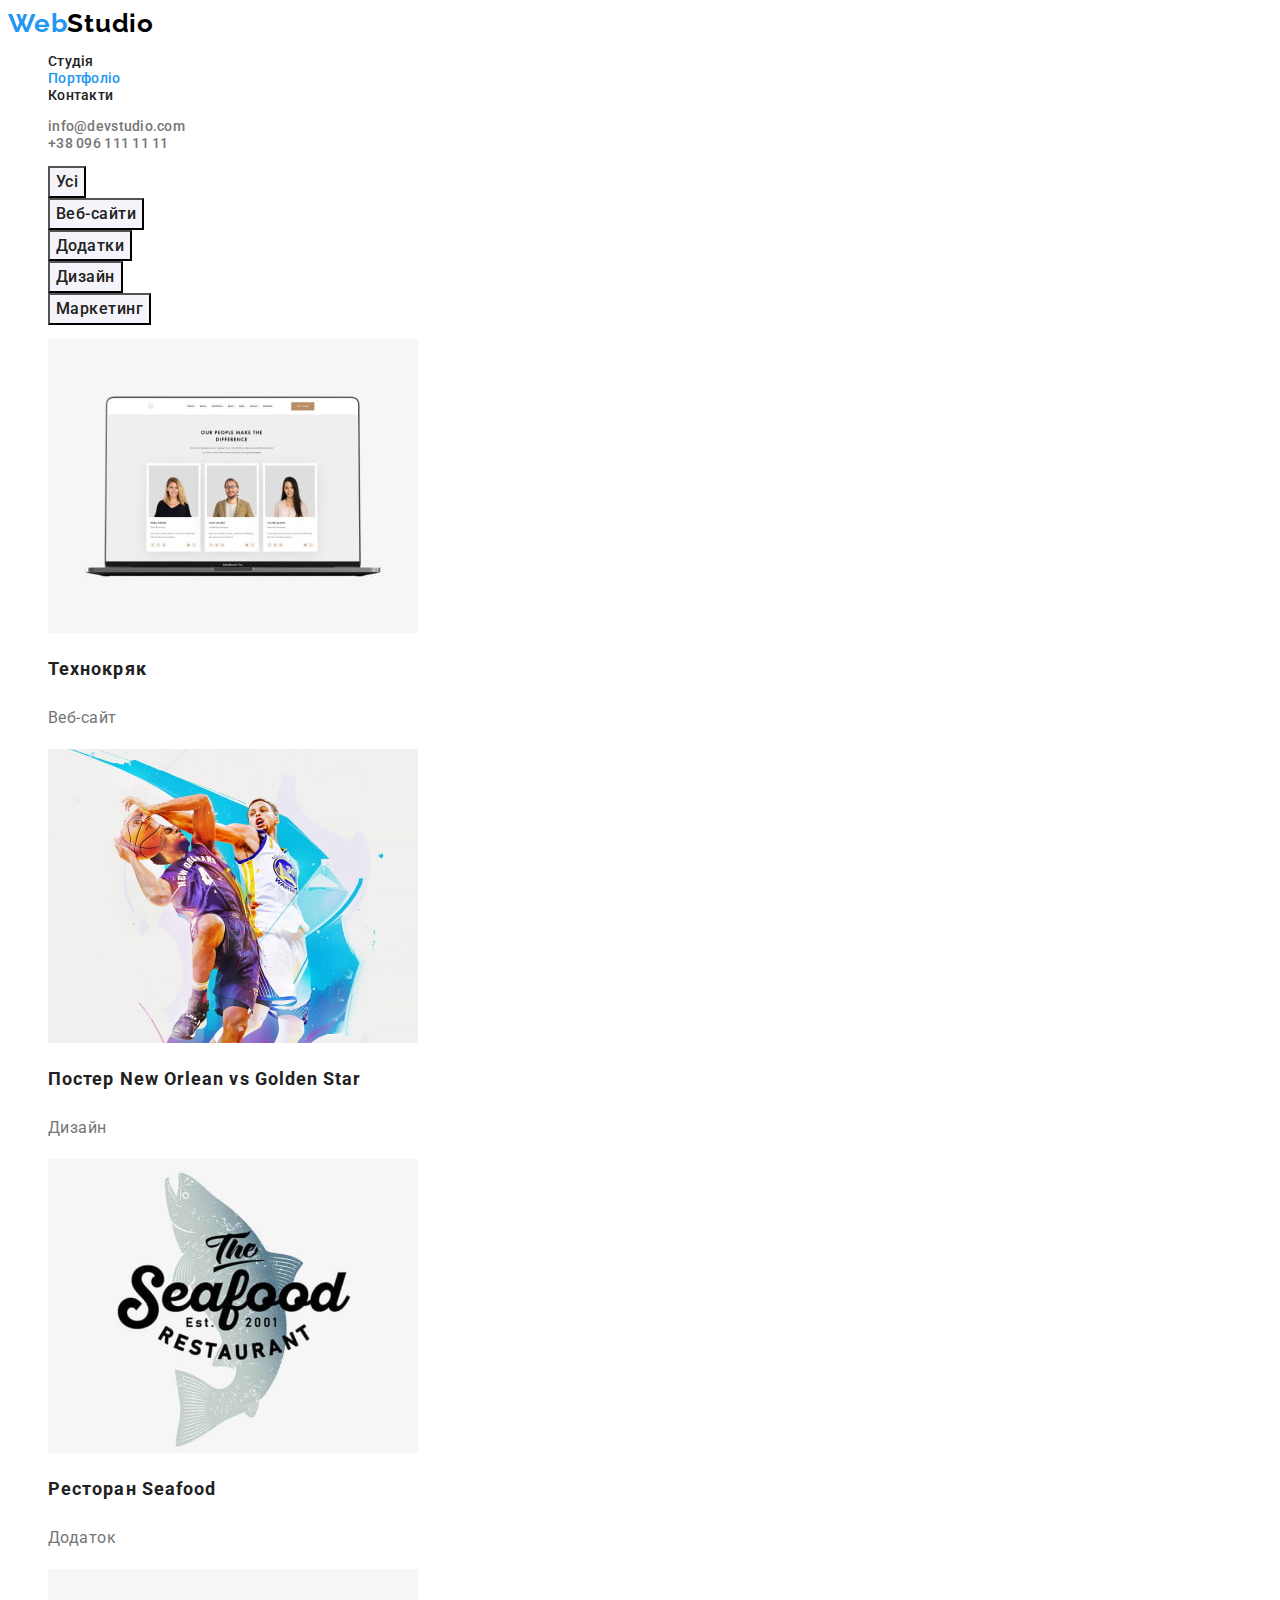
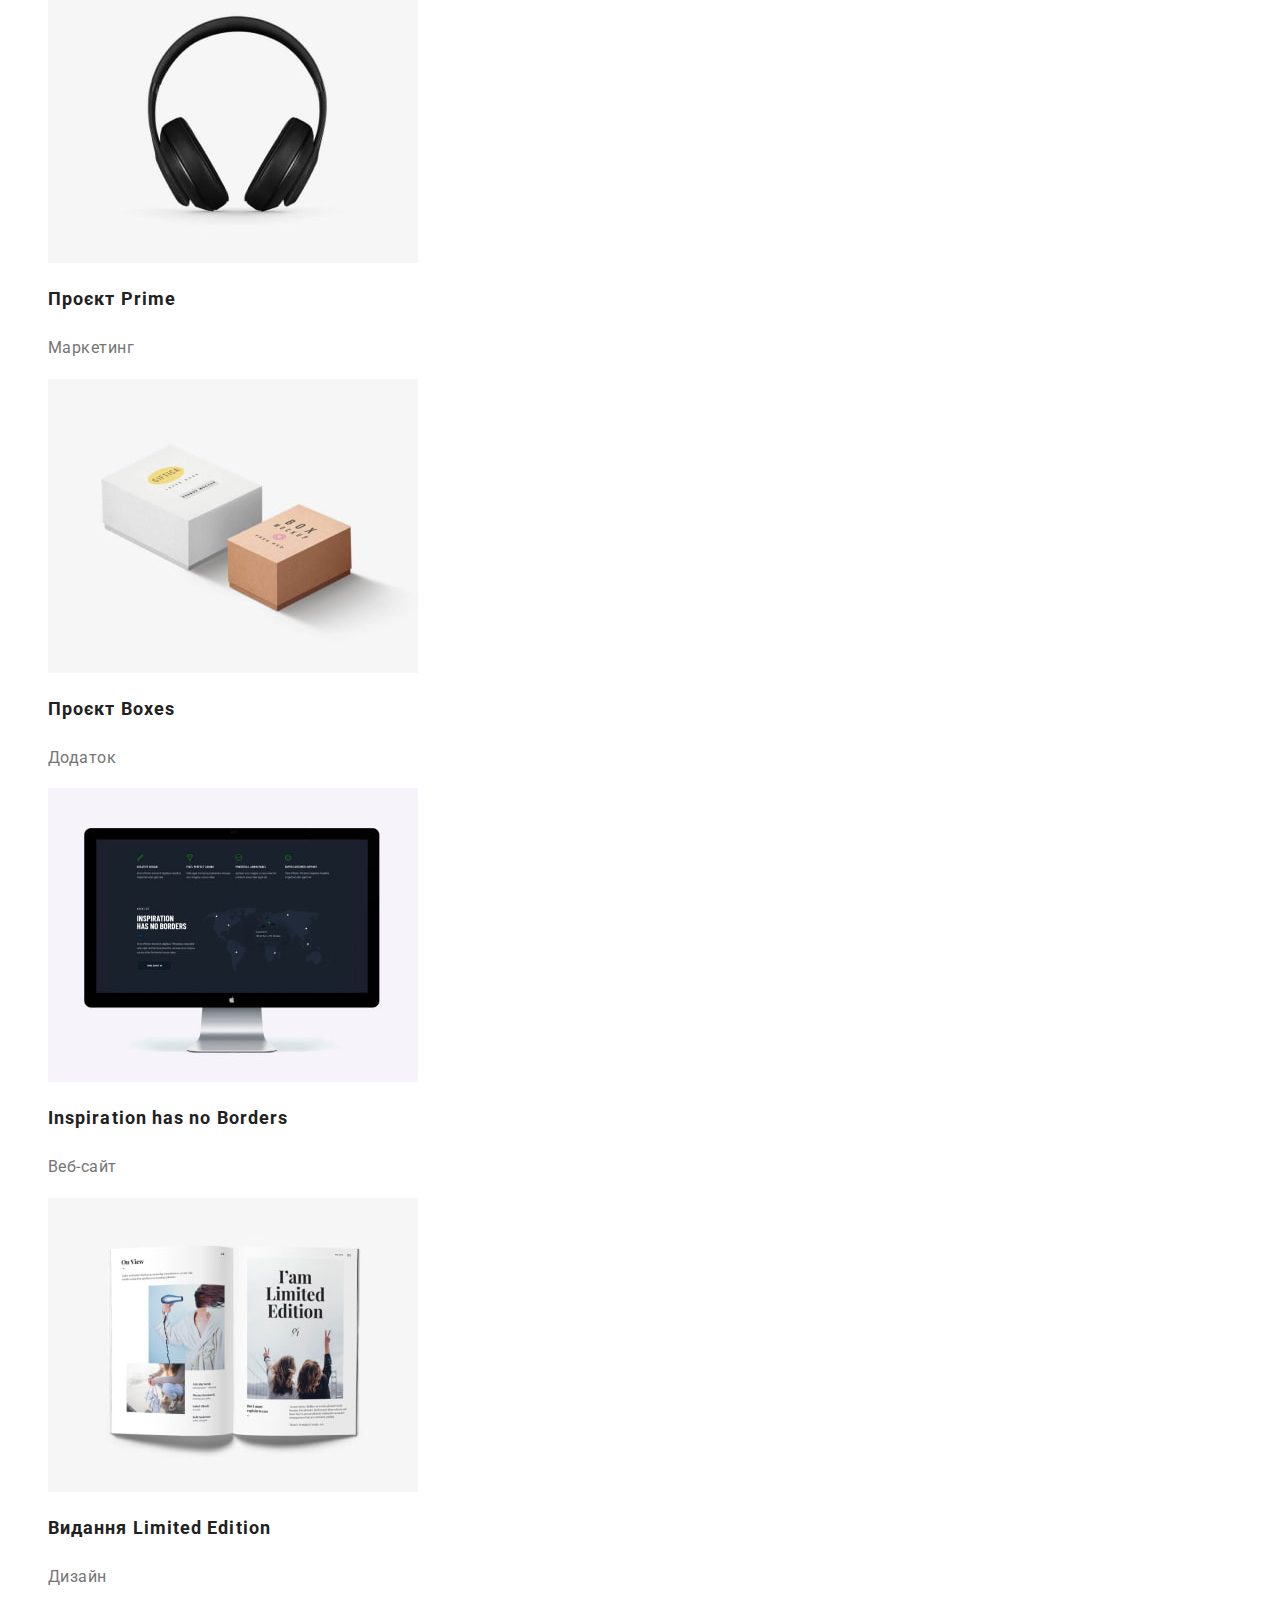
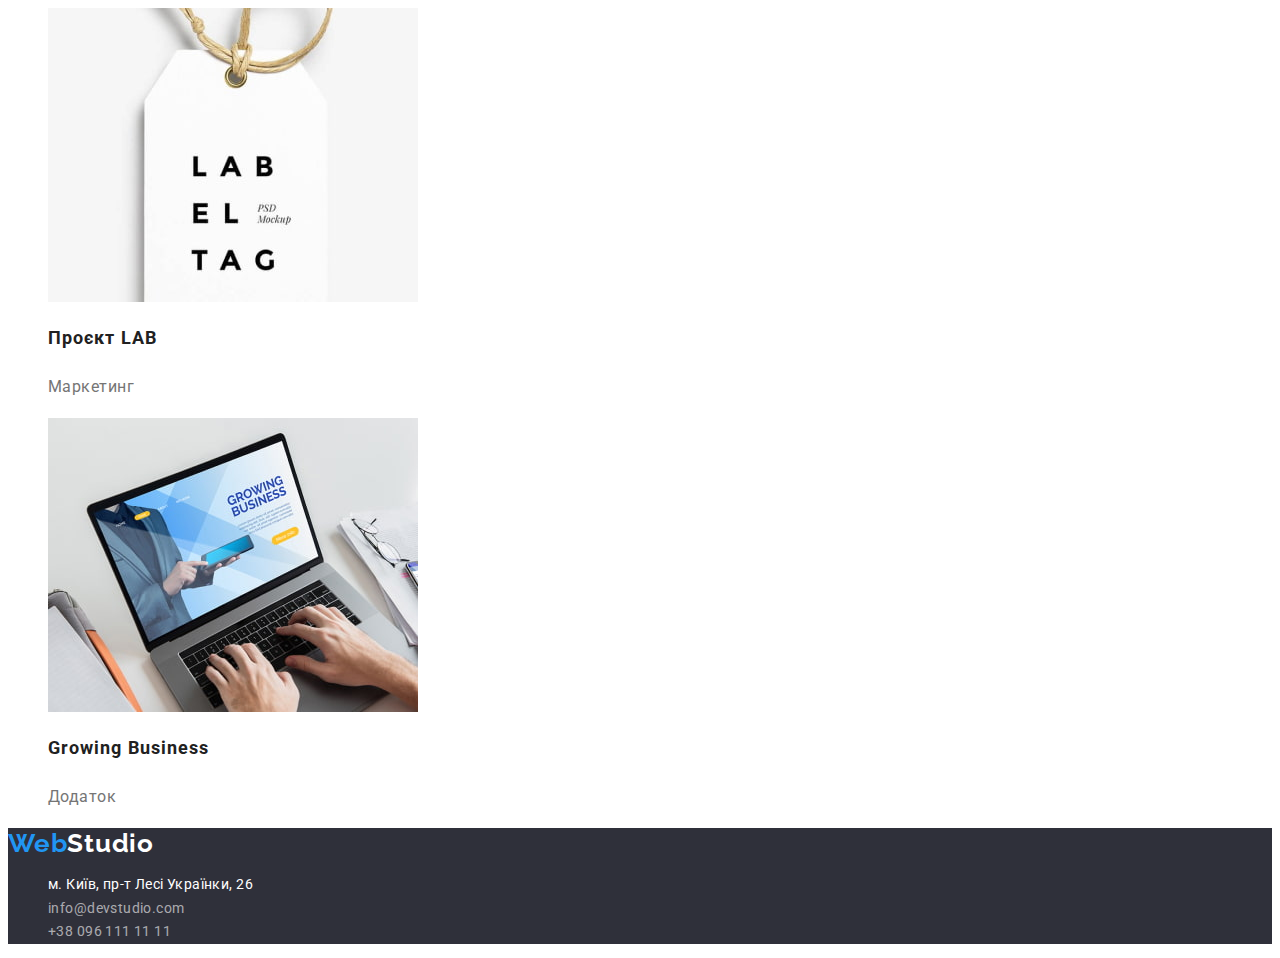
==== portfolio.html @ 0aab6e0a "Initial commit" ====
<!DOCTYPE html>
<html lang="uk">
  <head>
    <meta charset="UTF-8" />
    <meta http-equiv="X-UA-Compatible" content="IE=edge" />
    <meta name="viewport" content="width=device-width, initial-scale=1.0" />
    <title>Портфоліо</title>
    <!-- Fonts -->
    <link rel="preconnect" href="https://fonts.googleapis.com" />
    <link rel="preconnect" href="https://fonts.gstatic.com" crossorigin />
    <link
      href="https://fonts.googleapis.com/css2?family=Raleway:wght@700&family=Roboto:wght@400;500;700;900&display=swap"
      rel="stylesheet"
    />
    <!-- Modern-Normalize -->
    <link
      rel="stylesheet"
      href="https://cdnjs.cloudflare.com/ajax/libs/modern-normalize/1.1.0/modern-normalize.min.css"
      integrity="sha512-wpPYUAdjBVSE4KJnH1VR1HeZfpl1ub8YT/NKx4PuQ5NmX2tKuGu6U/JRp5y+Y8XG2tV+wKQpNHVUX03MfMFn9Q=="
      crossorigin="anonymous"
      referrerpolicy="no-referrer"
    />
    <!-- CSS -->
    <link rel="stylesheet" href="./css/styles.css" />
  </head>

  <body>
    <!--"Шапка" сайту -->
    <header class="header">
      <!-- Головна навігація сайту -->
      <nav>
        <a href="/index.html" lang="en" class="link logo">Web<span class="header-logo">Studio</span> </a>
        <ul class="header-nav-list list">
          <li class="header-nav-item">
            <a class="header-nav-link link" href="./index.html">Студія</a>
          </li>
          <li class="header-nav-item">
            <a class="header-nav-link link current" href="./portfolio.html"> Портфоліо </a>
          </li>
          <li class="header-nav-item">
            <a class="header-nav-link link" href="">Контакти</a>
          </li>
        </ul>
      </nav>
      <ul class="header-contacts-list list">
        <li class="header-contacts-item">
          <a class="header-contacts-link link" href="href=mailto:info@devstudio.com"> info@devstudio.com </a>
        </li>
        <li class="header-contacts-item">
          <a class="header-contacts-link link" href="tel:+380961111111"> +38 096 111 11 11 </a>
        </li>
      </ul>
    </header>
    <!-- Основна частина сайту -->
    <main>
      <section class="gallery">
        <h1 class="visually-hidden">Галерея</h1>
        <ul class="gallery-filter-list list">
          <li class="gallery-filter-item">
            <button class="gallery-filter-button" type="button">Усі</button>
          </li>
          <li class="gallery-filter-item">
            <button class="gallery-filter-button" type="button">Веб-сайти</button>
          </li>
          <li class="gallery-filter-item">
            <button class="gallery-filter-button" type="button">Додатки</button>
          </li>
          <li class="gallery-filter-item">
            <button class="gallery-filter-button" type="button">Дизайн</button>
          </li>
          <li class="gallery-filter-item">
            <button class="gallery-filter-button" type="button">Маркетинг</button>
          </li>
        </ul>

        <ul class="gallery-list list">
          <li class="gallery-item">
            <a class="link" href="">
              <img src="./images/gallery/technokryak.jpg" alt="" />
              <h2 class="gallery-subtittle">Технокряк</h2>
              <p class="gallery-text">Веб-сайт</p>
            </a>
          </li>
          <li class="gallery-item">
            <a class="link" href="">
              <img src="./images/gallery/poster.jpg" alt="" />
              <h2 class="gallery-subtittle">Постер New Orlean vs Golden Star</h2>
              <p class="gallery-text">Дизайн</p>
            </a>
          </li>
          <li class="gallery-item">
            <a class="link" href="">
              <img src="./images/gallery/seafood.jpg" alt="" />
              <h2 class="gallery-subtittle">Ресторан Seafood</h2>
              <p class="gallery-text">Додаток</p>
            </a>
          </li>
          <li class="gallery-item">
            <a class="link" href="">
              <img src="./images/gallery/prime.jpg" alt="" />
              <h2 class="gallery-subtittle">Проєкт Prime</h2>
              <p class="gallery-text">Маркетинг</p>
            </a>
          </li>
          <li class="gallery-item">
            <a class="link" href="">
              <img src="./images/gallery/boxes.jpg" alt="" />
              <h2 class="gallery-subtittle">Проєкт Boxes</h2>
              <p class="gallery-text">Додаток</p>
            </a>
          </li>
          <li class="gallery-item">
            <a class="link" href="">
              <img src="./images/gallery/noborders.jpg" alt="" />
              <h2 class="gallery-subtittle">Inspiration has no Borders</h2>
              <p class="gallery-text">Веб-сайт</p>
            </a>
          </li>
          <li class="gallery-item">
            <a class="link" href="">
              <img src="./images/gallery/limited.jpg" alt="" />
              <h2 class="gallery-subtittle">Видання Limited Edition</h2>
              <p class="gallery-text">Дизайн</p>
            </a>
          </li>
          <li class="gallery-item">
            <a class="link" href="">
              <img src="./images/gallery/lab.jpg" alt="" />
              <h2 class="gallery-subtittle">Проєкт LAB</h2>
              <p class="gallery-text">Маркетинг</p>
            </a>
          </li>
          <li class="gallery-item">
            <a class="link" href="">
              <img src="./images/gallery/business.jpg" alt="" />
              <h2 class="gallery-subtittle">Growing Business</h2>
              <p class="gallery-text">Додаток</p>
            </a>
          </li>
        </ul>
      </section>
    </main>
    <!-- "Підвал" сайту -->
    <footer class="footer">
      <a class="link logo" href="./index.html" lang="en">Web<span class="footer-logo">Studio</span> </a>
      <!-- Секція з адресою -->
      <address class="footer-address">
        <ul class="footer-address-list list">
          <li class="footer-address-item">
            <a
              class="footer-address-link footer-direction link"
              href="https://goo.gl/maps/Eg2fYqvXCbxh66jt8"
              target="_blank"
              rel="noreferrer noopener"
            >
              м. Київ, пр-т Лесі Українки, 26
            </a>
          </li>
          <li class="footer-address-item">
            <a class="footer-address-link link" href="mailto:info@devstudio.com"> info@devstudio.com </a>
          </li>
          <li class="footer-address-item">
            <a class="footer-address-link link" href="tel:+380961111111"> +38 096 111 11 11 </a>
          </li>
        </ul>
      </address>
    </footer>
  </body>
</html>
---- css/styles.css ----
:root {
  /* Colors */
  --accent-color: #2196f3;
  --main-color: #757575;
  --second-color: #212121;
  --white: #ffffff;
  --black: #000000;
  /* Fonts */
  --main-font: Roboto, sans-serif;
  --sec-font: Raleway, sans-serif;
}

/* General classes */

body {
  color: var(--main-color);
  font-family: var(--main-font);
  font-size: 14px;
}

/* System classes  */
.link {
  text-decoration: none;
}

.link:hover,
.link:focus {
  color: var(--accent-color);
}

.list {
  list-style: none;
}

.visually-hidden {
  position: absolute;
  white-space: nowrap;
  width: 1px;
  height: 1px;
  overflow: hidden;
  border: 0;
  padding: 0;
  clip: rect(0 0 0 0);
  clip-path: inset(50%);
  margin: -1px;
}
/* Header */

.logo {
  color: var(--accent-color);
  font-family: var(--sec-font);
  font-weight: 700;
  font-size: 26px;
  line-height: 1.19;
  letter-spacing: 0.03em;
}

.header-logo {
  color: var(--black);
}

.header-nav-link.current {
  color: var(--accent-color);
}

.header-nav-link {
  color: var(--second-color);
  font-weight: 500;
  font-size: 14px;
  line-height: 1.14;
  letter-spacing: 0.02em;
}

.header-contacts-link {
  color: currentColor;
  font-weight: 500;
  font-size: 14px;
  line-height: 1.14;
  letter-spacing: 0.02em;
}

/* Main */

/* Hero section */
.hero {
  background-color: #2f303a;
}

.hero-tittle {
  color: var(--white);
  font-weight: 900;
  font-size: 44px;
  line-height: 1.36;
  text-align: center;
  letter-spacing: 0.06em;
  text-transform: uppercase;
}

.hero-button {
  color: var(--white);
  background-color: var(--accent-color);
  cursor: pointer;
  font-family: inherit;
  font-weight: 700;
  font-size: 16px;
  line-height: 1.88;
  letter-spacing: 0.06em;
}

.hero-button:hover,
.hero-button:focus {
  background-color: #188ce8;
}

/* Features section */

.features-tittle {
  color: var(--second-color);
  font-size: 14px;
  line-height: 1.14;
  text-transform: uppercase;
  letter-spacing: 0.03em;
}

.features-text {
  line-height: 1.7;
  letter-spacing: 0.03em;
}

/* Occupation section */

.occupation-tittle {
  color: var(--second-color);
  font-size: 36px;
  line-height: 1.16;
  text-align: center;
  letter-spacing: 0.03em;
}

/* Team section */
.team {
  background-color: #f5f4fa;
}
.team-item {
  background-color: var(--white);
}
.team-tittle {
  color: var(--second-color);
  font-size: 36px;
  line-height: 1.16;
  text-align: center;
  letter-spacing: 0.03em;
}

.team-subtittle {
  color: var(--second-color);
  font-weight: 500;
  font-size: 16px;
  line-height: 1.18;
  letter-spacing: 0.03em;
}

.team-text {
  font-size: 16px;
  line-height: 1.18;
  letter-spacing: 0.03em;
}

/* Portfolio page */

/* Filter-buttons */

.gallery-filter-button {
  background-color: #f5f4fa;
  color: var(--second-color);
  cursor: pointer;
  font-family: inherit;
  font-weight: 500;
  font-size: 16px;
  line-height: 1.62;
  letter-spacing: 0.03em;
}

.gallery-filter-button:focus,
.gallery-filter-button:hover {
  background-color: var(--accent-color);
  color: var(--white);
}

.gallery-subtittle {
  color: var(--second-color);
  font-size: 18px;
  line-height: 2;
  letter-spacing: 0.06em;
}

.gallery-text {
  color: var(--main-color);
  font-size: 16px;
  line-height: 1.87;
  letter-spacing: 0.03em;
}

/* Footer */
.footer {
  background-color: #2f303a;
}

.footer-logo {
  color: var(--white);
}

.footer-address-link {
  color: rgba(255, 255, 255, 0.6);
  line-height: 1.7;
  font-style: normal;
  letter-spacing: 0.03em;
}

.footer-direction {
  color: var(--white);
}
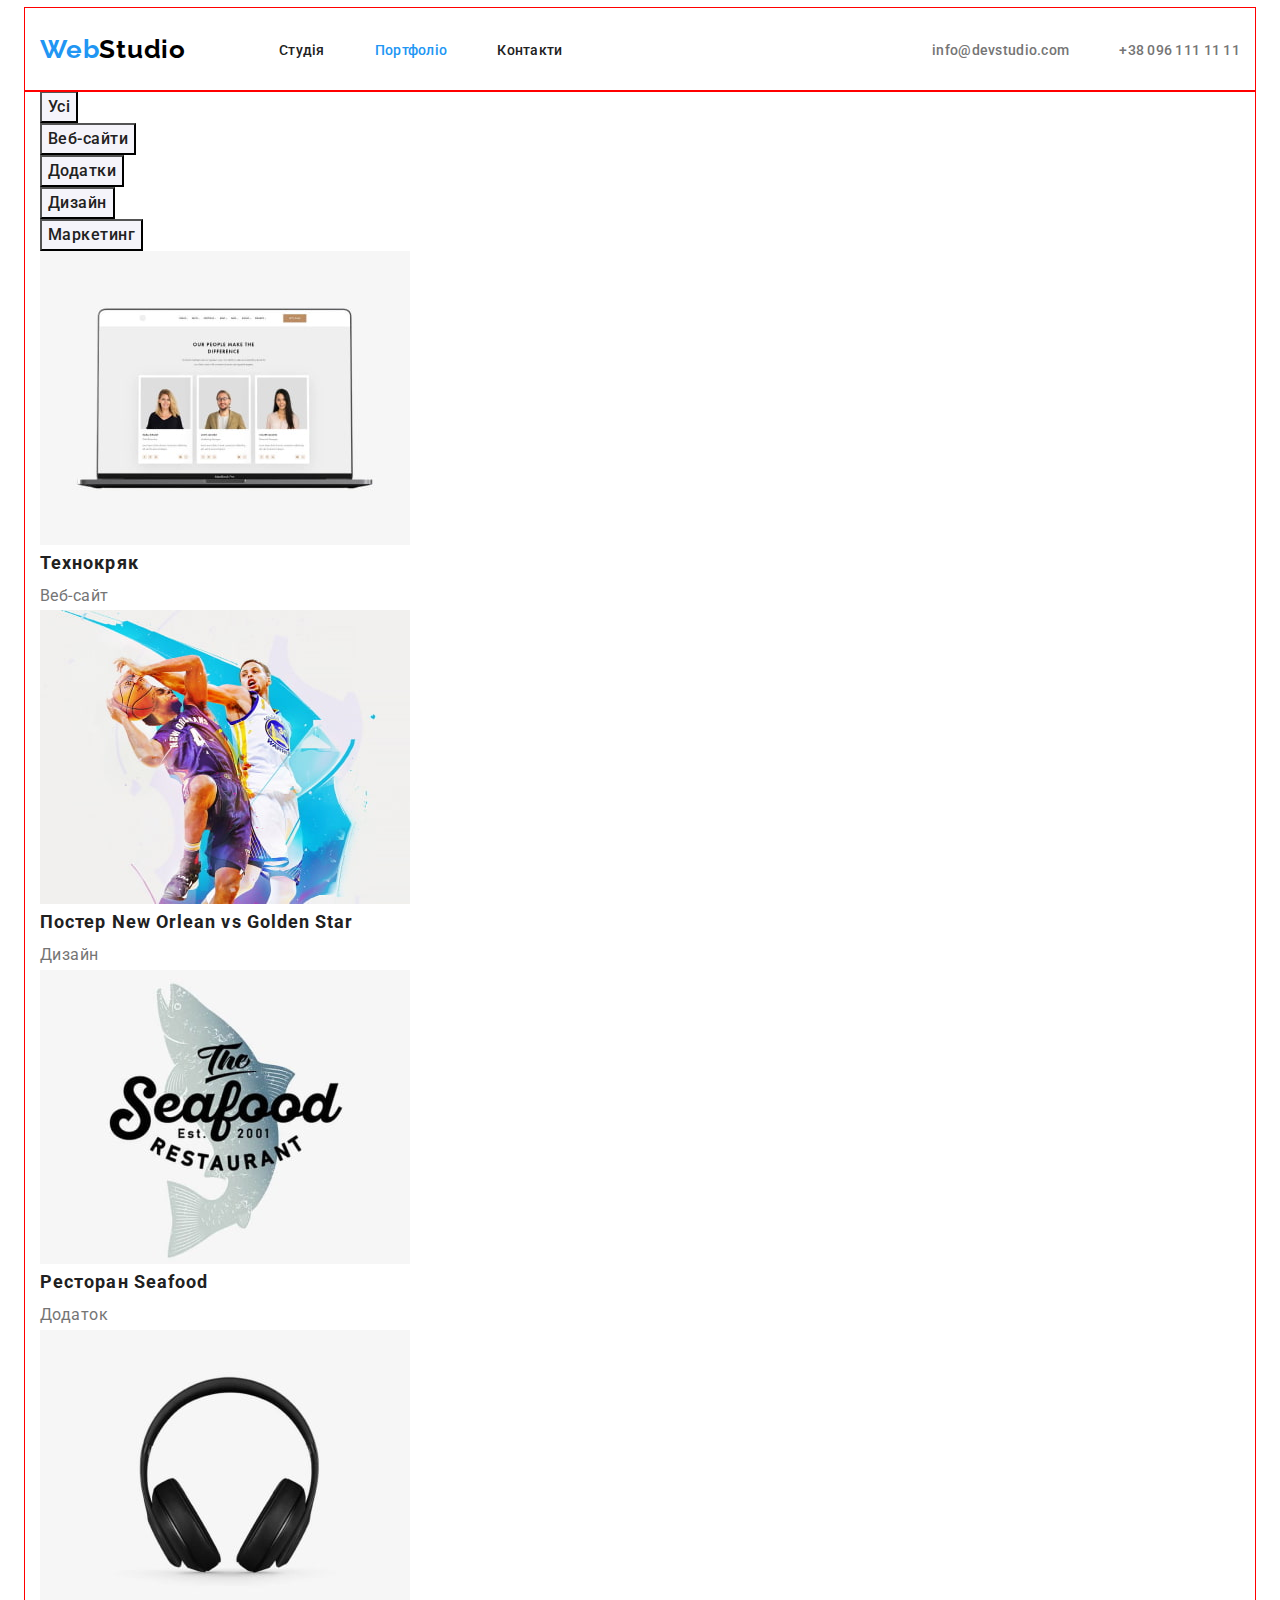
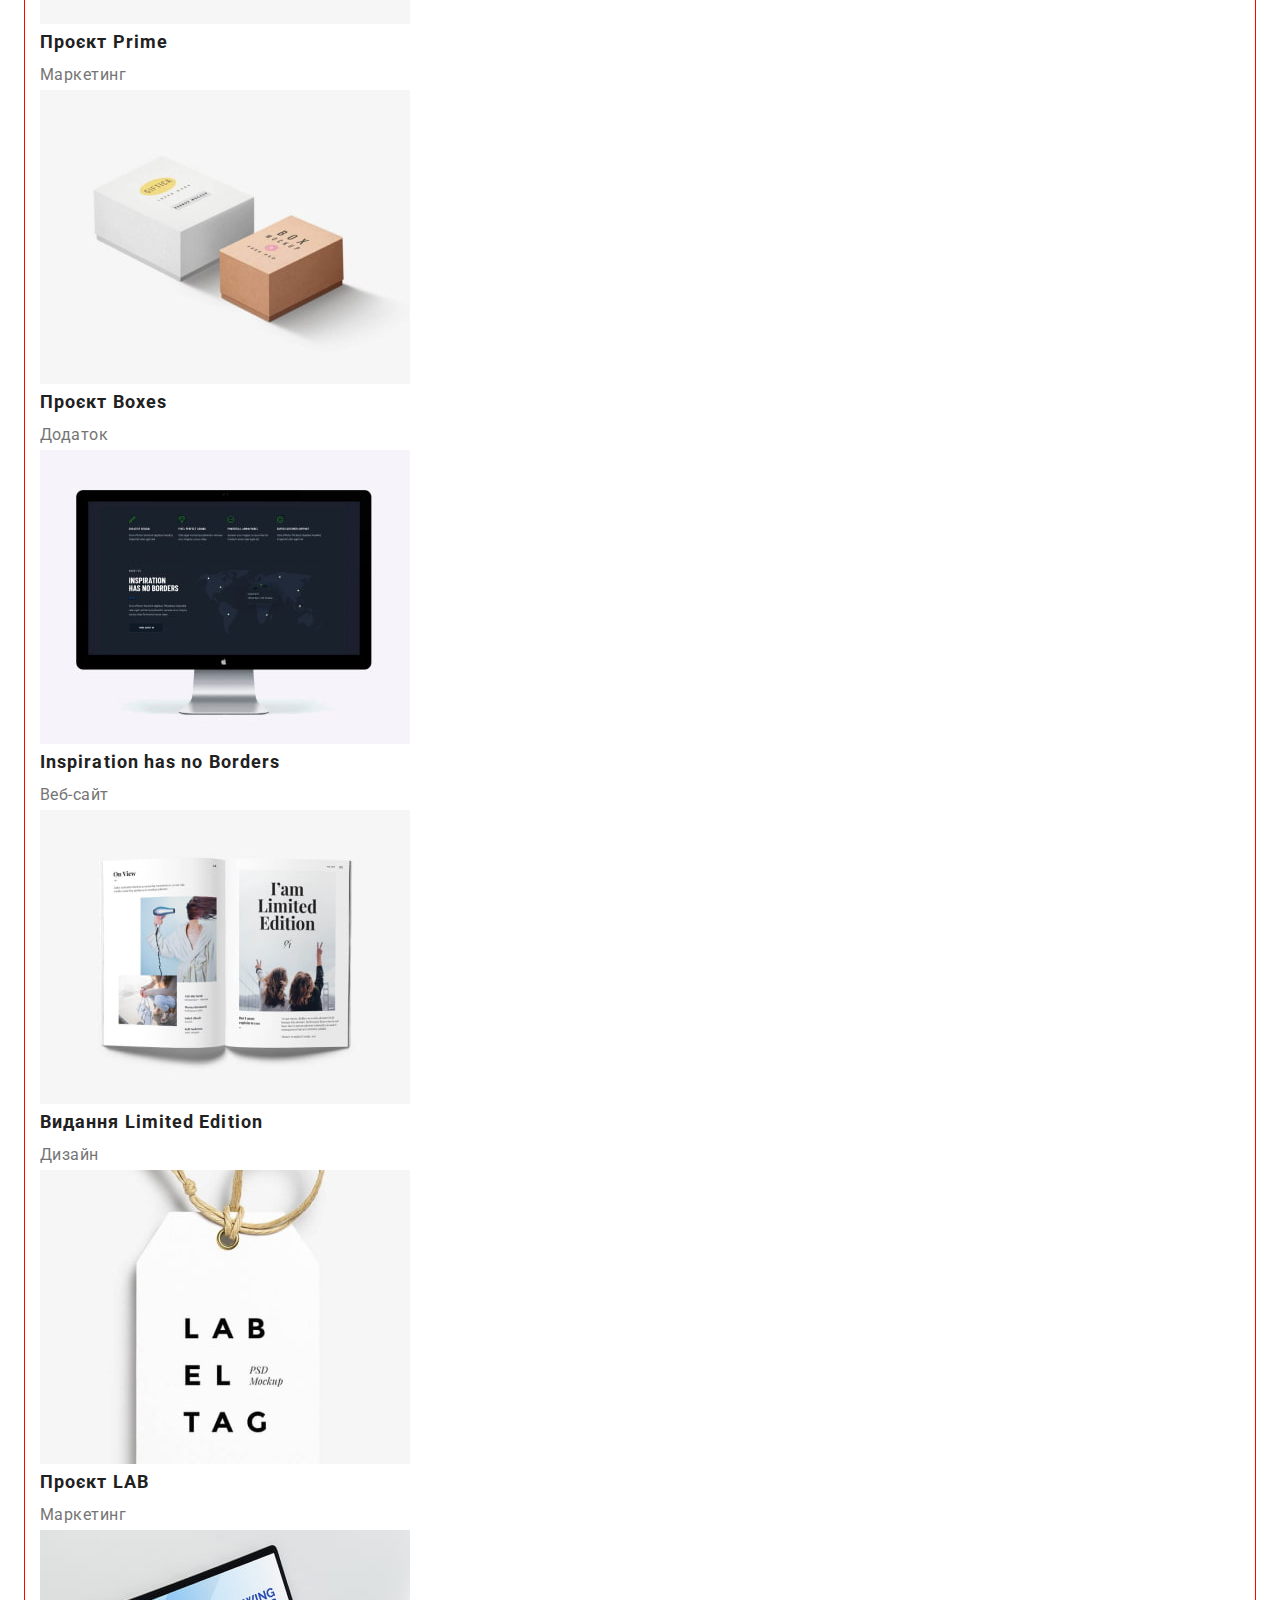
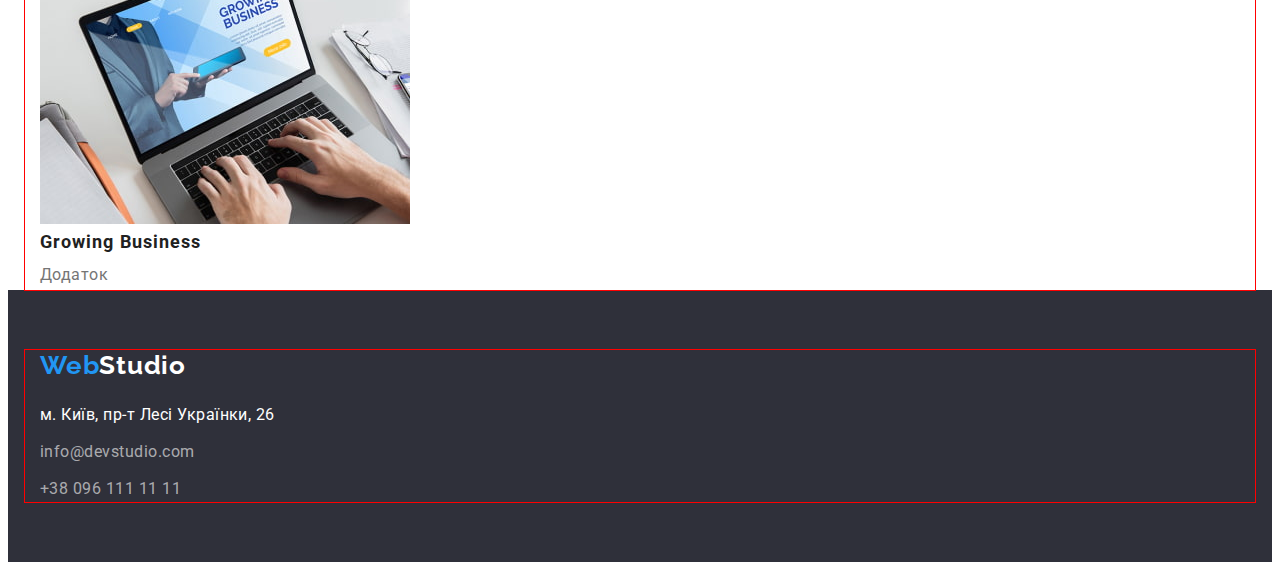
==== commit d3a1dddb: "index.html(flexbox,margins,paddings)" ====
--- a/portfolio.html
+++ b/portfolio.html
@@ -28,142 +28,148 @@
     <!--"Шапка" сайту -->
     <header class="header">
       <!-- Головна навігація сайту -->
-      <nav>
-        <a href="/index.html" lang="en" class="link logo">Web<span class="header-logo">Studio</span> </a>
-        <ul class="header-nav-list list">
-          <li class="header-nav-item">
-            <a class="header-nav-link link" href="./index.html">Студія</a>
+      <div class="container head-flex">
+        <a class="link logo head-logo" href="/index.html" lang="en">Web<span class="header-logo">Studio</span> </a>
+        <nav class="header-nav">
+          <ul class="header-nav-list list">
+            <li class="header-nav-item">
+              <a class="header-nav-link link" href="./index.html"> Студія </a>
+            </li>
+            <li class="header-nav-item">
+              <a class="header-nav-link link current" href="./portfolio.html"> Портфоліо </a>
+            </li>
+            <li class="header-nav-item">
+              <a class="header-nav-link link" href="">Контакти</a>
+            </li>
+          </ul>
+        </nav>
+        <ul class="header-contacts-list list">
+          <li class="header-contacts-item">
+            <a class="header-contacts-link link" href="href=mailto:info@devstudio.com"> info@devstudio.com </a>
           </li>
-          <li class="header-nav-item">
-            <a class="header-nav-link link current" href="./portfolio.html"> Портфоліо </a>
-          </li>
-          <li class="header-nav-item">
-            <a class="header-nav-link link" href="">Контакти</a>
+          <li class="header-contacts-item">
+            <a class="header-contacts-link link" href="tel:+380961111111"> +38 096 111 11 11 </a>
           </li>
         </ul>
-      </nav>
-      <ul class="header-contacts-list list">
-        <li class="header-contacts-item">
-          <a class="header-contacts-link link" href="href=mailto:info@devstudio.com"> info@devstudio.com </a>
-        </li>
-        <li class="header-contacts-item">
-          <a class="header-contacts-link link" href="tel:+380961111111"> +38 096 111 11 11 </a>
-        </li>
-      </ul>
+      </div>
     </header>
     <!-- Основна частина сайту -->
     <main>
       <section class="gallery">
-        <h1 class="visually-hidden">Галерея</h1>
-        <ul class="gallery-filter-list list">
-          <li class="gallery-filter-item">
-            <button class="gallery-filter-button" type="button">Усі</button>
-          </li>
-          <li class="gallery-filter-item">
-            <button class="gallery-filter-button" type="button">Веб-сайти</button>
-          </li>
-          <li class="gallery-filter-item">
-            <button class="gallery-filter-button" type="button">Додатки</button>
-          </li>
-          <li class="gallery-filter-item">
-            <button class="gallery-filter-button" type="button">Дизайн</button>
-          </li>
-          <li class="gallery-filter-item">
-            <button class="gallery-filter-button" type="button">Маркетинг</button>
-          </li>
-        </ul>
+        <div class="container">
+          <h1 class="visually-hidden">Галерея</h1>
+          <ul class="gallery-filter-list list">
+            <li class="gallery-filter-item">
+              <button class="gallery-filter-button" type="button">Усі</button>
+            </li>
+            <li class="gallery-filter-item">
+              <button class="gallery-filter-button" type="button">Веб-сайти</button>
+            </li>
+            <li class="gallery-filter-item">
+              <button class="gallery-filter-button" type="button">Додатки</button>
+            </li>
+            <li class="gallery-filter-item">
+              <button class="gallery-filter-button" type="button">Дизайн</button>
+            </li>
+            <li class="gallery-filter-item">
+              <button class="gallery-filter-button" type="button">Маркетинг</button>
+            </li>
+          </ul>
 
-        <ul class="gallery-list list">
-          <li class="gallery-item">
-            <a class="link" href="">
-              <img src="./images/gallery/technokryak.jpg" alt="" />
-              <h2 class="gallery-subtittle">Технокряк</h2>
-              <p class="gallery-text">Веб-сайт</p>
-            </a>
-          </li>
-          <li class="gallery-item">
-            <a class="link" href="">
-              <img src="./images/gallery/poster.jpg" alt="" />
-              <h2 class="gallery-subtittle">Постер New Orlean vs Golden Star</h2>
-              <p class="gallery-text">Дизайн</p>
-            </a>
-          </li>
-          <li class="gallery-item">
-            <a class="link" href="">
-              <img src="./images/gallery/seafood.jpg" alt="" />
-              <h2 class="gallery-subtittle">Ресторан Seafood</h2>
-              <p class="gallery-text">Додаток</p>
-            </a>
-          </li>
-          <li class="gallery-item">
-            <a class="link" href="">
-              <img src="./images/gallery/prime.jpg" alt="" />
-              <h2 class="gallery-subtittle">Проєкт Prime</h2>
-              <p class="gallery-text">Маркетинг</p>
-            </a>
-          </li>
-          <li class="gallery-item">
-            <a class="link" href="">
-              <img src="./images/gallery/boxes.jpg" alt="" />
-              <h2 class="gallery-subtittle">Проєкт Boxes</h2>
-              <p class="gallery-text">Додаток</p>
-            </a>
-          </li>
-          <li class="gallery-item">
-            <a class="link" href="">
-              <img src="./images/gallery/noborders.jpg" alt="" />
-              <h2 class="gallery-subtittle">Inspiration has no Borders</h2>
-              <p class="gallery-text">Веб-сайт</p>
-            </a>
-          </li>
-          <li class="gallery-item">
-            <a class="link" href="">
-              <img src="./images/gallery/limited.jpg" alt="" />
-              <h2 class="gallery-subtittle">Видання Limited Edition</h2>
-              <p class="gallery-text">Дизайн</p>
-            </a>
-          </li>
-          <li class="gallery-item">
-            <a class="link" href="">
-              <img src="./images/gallery/lab.jpg" alt="" />
-              <h2 class="gallery-subtittle">Проєкт LAB</h2>
-              <p class="gallery-text">Маркетинг</p>
-            </a>
-          </li>
-          <li class="gallery-item">
-            <a class="link" href="">
-              <img src="./images/gallery/business.jpg" alt="" />
-              <h2 class="gallery-subtittle">Growing Business</h2>
-              <p class="gallery-text">Додаток</p>
-            </a>
-          </li>
-        </ul>
+          <ul class="gallery-list list">
+            <li class="gallery-item">
+              <a class="link" href="">
+                <img src="./images/gallery/technokryak.jpg" alt="" />
+                <h2 class="gallery-subtittle">Технокряк</h2>
+                <p class="gallery-text">Веб-сайт</p>
+              </a>
+            </li>
+            <li class="gallery-item">
+              <a class="link" href="">
+                <img src="./images/gallery/poster.jpg" alt="" />
+                <h2 class="gallery-subtittle">Постер New Orlean vs Golden Star</h2>
+                <p class="gallery-text">Дизайн</p>
+              </a>
+            </li>
+            <li class="gallery-item">
+              <a class="link" href="">
+                <img src="./images/gallery/seafood.jpg" alt="" />
+                <h2 class="gallery-subtittle">Ресторан Seafood</h2>
+                <p class="gallery-text">Додаток</p>
+              </a>
+            </li>
+            <li class="gallery-item">
+              <a class="link" href="">
+                <img src="./images/gallery/prime.jpg" alt="" />
+                <h2 class="gallery-subtittle">Проєкт Prime</h2>
+                <p class="gallery-text">Маркетинг</p>
+              </a>
+            </li>
+            <li class="gallery-item">
+              <a class="link" href="">
+                <img src="./images/gallery/boxes.jpg" alt="" />
+                <h2 class="gallery-subtittle">Проєкт Boxes</h2>
+                <p class="gallery-text">Додаток</p>
+              </a>
+            </li>
+            <li class="gallery-item">
+              <a class="link" href="">
+                <img src="./images/gallery/noborders.jpg" alt="" />
+                <h2 class="gallery-subtittle">Inspiration has no Borders</h2>
+                <p class="gallery-text">Веб-сайт</p>
+              </a>
+            </li>
+            <li class="gallery-item">
+              <a class="link" href="">
+                <img src="./images/gallery/limited.jpg" alt="" />
+                <h2 class="gallery-subtittle">Видання Limited Edition</h2>
+                <p class="gallery-text">Дизайн</p>
+              </a>
+            </li>
+            <li class="gallery-item">
+              <a class="link" href="">
+                <img src="./images/gallery/lab.jpg" alt="" />
+                <h2 class="gallery-subtittle">Проєкт LAB</h2>
+                <p class="gallery-text">Маркетинг</p>
+              </a>
+            </li>
+            <li class="gallery-item">
+              <a class="link" href="">
+                <img src="./images/gallery/business.jpg" alt="" />
+                <h2 class="gallery-subtittle">Growing Business</h2>
+                <p class="gallery-text">Додаток</p>
+              </a>
+            </li>
+          </ul>
+        </div>
       </section>
     </main>
     <!-- "Підвал" сайту -->
     <footer class="footer">
-      <a class="link logo" href="./index.html" lang="en">Web<span class="footer-logo">Studio</span> </a>
-      <!-- Секція з адресою -->
-      <address class="footer-address">
-        <ul class="footer-address-list list">
-          <li class="footer-address-item">
-            <a
-              class="footer-address-link footer-direction link"
-              href="https://goo.gl/maps/Eg2fYqvXCbxh66jt8"
-              target="_blank"
-              rel="noreferrer noopener"
-            >
-              м. Київ, пр-т Лесі Українки, 26
-            </a>
-          </li>
-          <li class="footer-address-item">
-            <a class="footer-address-link link" href="mailto:info@devstudio.com"> info@devstudio.com </a>
-          </li>
-          <li class="footer-address-item">
-            <a class="footer-address-link link" href="tel:+380961111111"> +38 096 111 11 11 </a>
-          </li>
-        </ul>
-      </address>
+      <div class="container">
+        <a class="link logo foot-logo" href="./index.html" lang="en">Web<span class="footer-logo">Studio</span> </a>
+        <!-- Секція з адресою -->
+        <address class="footer-address">
+          <ul class="footer-address-list list">
+            <li class="footer-address-item">
+              <a
+                class="footer-address-link footer-direction link"
+                href="https://goo.gl/maps/Eg2fYqvXCbxh66jt8"
+                target="_blank"
+                rel="noreferrer noopener"
+              >
+                м. Київ, пр-т Лесі Українки, 26
+              </a>
+            </li>
+            <li class="footer-address-item">
+              <a class="footer-address-link link" href="mailto:info@devstudio.com"> info@devstudio.com </a>
+            </li>
+            <li class="footer-address-item">
+              <a class="footer-address-link link" href="tel:+380961111111"> +38 096 111 11 11 </a>
+            </li>
+          </ul>
+        </address>
+      </div>
     </footer>
   </body>
 </html>
--- a/css/styles.css
+++ b/css/styles.css
@@ -9,13 +9,45 @@
   --main-font: Roboto, sans-serif;
   --sec-font: Raleway, sans-serif;
 }
-
+/* Resets */
+p,
+h1,
+h2,
+h3,
+h4,
+h5,
+h6 {
+  margin: 0;
+}
+ul,
+ol {
+  margin: 0;
+  padding-left: 0;
+}
+button {
+  cursor: pointer;
+}
+address {
+  font-style: normal;
+}
+img {
+  display: block;
+  max-width: 100%;
+  height: auto;
+}
 /* General classes */
+.container {
+  width: 1200px;
+  padding-left: 15px;
+  padding-right: 15px;
+  margin: 0 auto;
+  outline: red solid 1px;
+}
 
 body {
   color: var(--main-color);
   font-family: var(--main-font);
-  font-size: 14px;
+  font-size: 14 px;
 }
 
 /* System classes  */
@@ -45,9 +77,13 @@
   margin: -1px;
 }
 /* Header */
-
+.head-logo {
+  margin-right: 93px;
+  padding: 25px 0;
+}
 .logo {
   color: var(--accent-color);
+
   font-family: var(--sec-font);
   font-weight: 700;
   font-size: 26px;
@@ -63,16 +99,42 @@
   color: var(--accent-color);
 }
 
+.head-flex {
+  display: flex;
+  align-items: center;
+}
+.header-nav-list {
+  display: flex;
+}
+
 .header-nav-link {
   color: var(--second-color);
+
   font-weight: 500;
   font-size: 14px;
   line-height: 1.14;
   letter-spacing: 0.02em;
 }
-
+.header-nav-item {
+  padding: 32px 0;
+  margin-right: 50px;
+}
+.header-nav-ite:last-child {
+  margin-right: 0;
+}
+.header-contacts-list {
+  display: flex;
+  margin-left: auto;
+}
+.header-contacts-item {
+  margin-right: 50px;
+}
+.header-contacts-item:last-child {
+  margin-right: 0;
+}
 .header-contacts-link {
   color: currentColor;
+
   font-weight: 500;
   font-size: 14px;
   line-height: 1.14;
@@ -84,27 +146,42 @@
 /* Hero section */
 .hero {
   background-color: #2f303a;
-}
-
+
+  padding-top: 195px;
+  padding-bottom: 205px;
+}
+.hero-container {
+  display: flex;
+  align-items: center;
+  flex-direction: column;
+}
 .hero-tittle {
   color: var(--white);
+
   font-weight: 900;
   font-size: 44px;
   line-height: 1.36;
   text-align: center;
   letter-spacing: 0.06em;
   text-transform: uppercase;
+
+  width: 695px;
+  margin-bottom: 30px;
 }
 
 .hero-button {
   color: var(--white);
   background-color: var(--accent-color);
-  cursor: pointer;
+  box-shadow: 0px 4px 4px rgba(0, 0, 0, 0.15);
+
   font-family: inherit;
   font-weight: 700;
   font-size: 16px;
   line-height: 1.88;
   letter-spacing: 0.06em;
+
+  padding: 10px 32px;
+  border-radius: 4px;
 }
 
 .hero-button:hover,
@@ -113,13 +190,28 @@
 }
 
 /* Features section */
-
+.features {
+  padding-top: 94px;
+  padding-bottom: 94px;
+}
+.features-list {
+  display: flex;
+  align-items: center;
+}
+.features-item {
+  margin-right: 30px;
+}
+.features-item:last-child {
+  margin-right: 0;
+}
 .features-tittle {
   color: var(--second-color);
   font-size: 14px;
   line-height: 1.14;
   text-transform: uppercase;
   letter-spacing: 0.03em;
+
+  margin-bottom: 10px;
 }
 
 .features-text {
@@ -128,21 +220,35 @@
 }
 
 /* Occupation section */
-
+.occupation {
+  padding-bottom: 95px;
+}
 .occupation-tittle {
   color: var(--second-color);
   font-size: 36px;
   line-height: 1.16;
   text-align: center;
   letter-spacing: 0.03em;
+
+  margin-bottom: 50px;
+}
+
+.occupation-list {
+  display: flex;
+  align-items: center;
+}
+.occupation-item {
+  margin-right: 30px;
+}
+.occupation-item:last-child {
+  margin-right: 0;
 }
 
 /* Team section */
 .team {
   background-color: #f5f4fa;
-}
-.team-item {
-  background-color: var(--white);
+  padding-top: 95px;
+  padding-bottom: 95px;
 }
 .team-tittle {
   color: var(--second-color);
@@ -150,22 +256,43 @@
   line-height: 1.16;
   text-align: center;
   letter-spacing: 0.03em;
-}
-
+
+  margin-bottom: 50px;
+}
+.team-list {
+  display: flex;
+  align-items: center;
+}
+.team-item {
+  background-color: var(--white);
+  box-shadow: 0px 1px 3px rgb(0 0 0 / 12%), 0px 1px 1px rgb(0 0 0 / 14%), 0px 2px 1px rgb(0 0 0 / 20%);
+
+  text-align: center;
+
+  border-radius: 0px 0px 4px 4px;
+  margin-right: 30px;
+}
+.team-item:last-child {
+  margin-right: 0;
+}
 .team-subtittle {
   color: var(--second-color);
   font-weight: 500;
   font-size: 16px;
   line-height: 1.18;
   letter-spacing: 0.03em;
-}
-
+
+  margin-bottom: 10px;
+}
 .team-text {
   font-size: 16px;
   line-height: 1.18;
   letter-spacing: 0.03em;
 }
-
+.team-card {
+  padding-top: 30px;
+  padding-bottom: 30px;
+}
 /* Portfolio page */
 
 /* Filter-buttons */
@@ -173,7 +300,7 @@
 .gallery-filter-button {
   background-color: #f5f4fa;
   color: var(--second-color);
-  cursor: pointer;
+
   font-family: inherit;
   font-weight: 500;
   font-size: 16px;
@@ -204,16 +331,26 @@
 /* Footer */
 .footer {
   background-color: #2f303a;
-}
-
+  padding-top: 60px;
+  padding-bottom: 60px;
+}
+.foot-logo {
+  display: inline-block;
+  margin-bottom: 20px;
+}
 .footer-logo {
   color: var(--white);
+}
+.footer-address-item {
+  margin-bottom: 10px;
+}
+.footer-address-item:last-child {
+  margin-bottom: 0;
 }
 
 .footer-address-link {
   color: rgba(255, 255, 255, 0.6);
   line-height: 1.7;
-  font-style: normal;
   letter-spacing: 0.03em;
 }
 
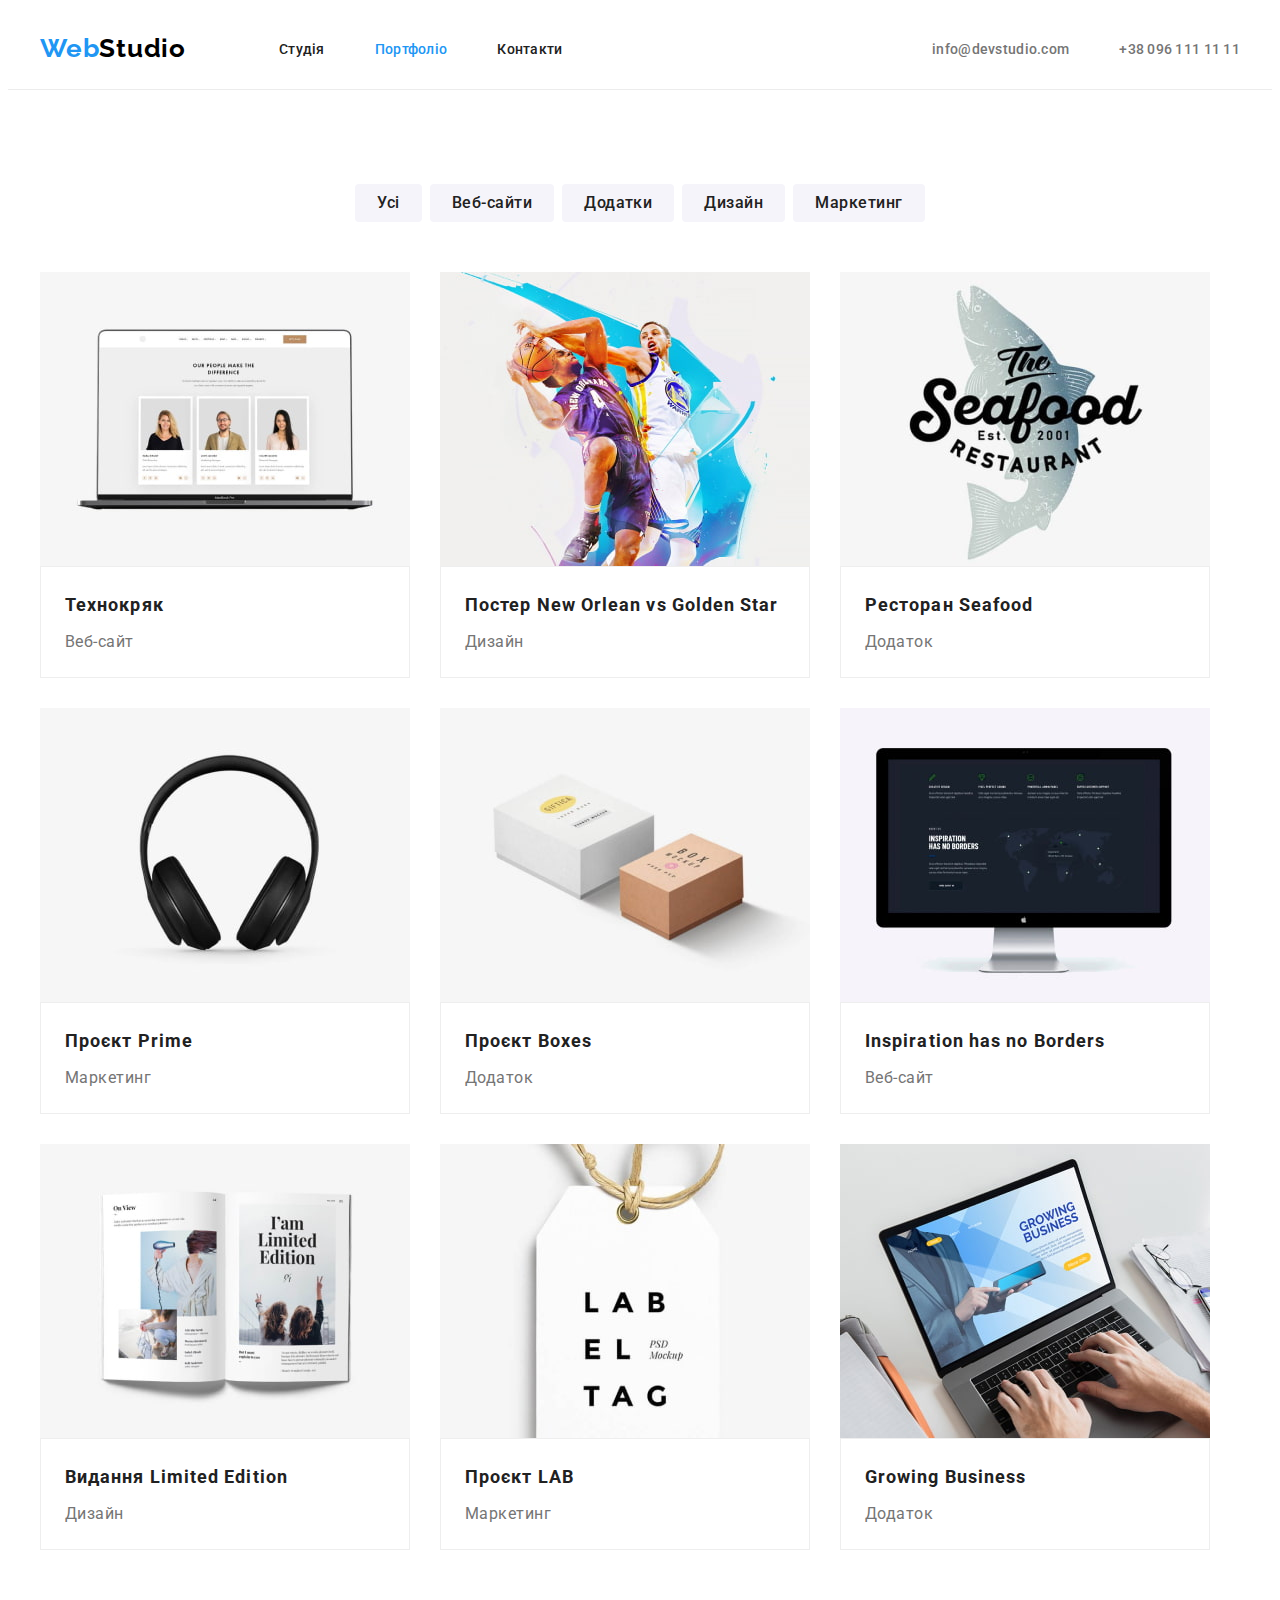
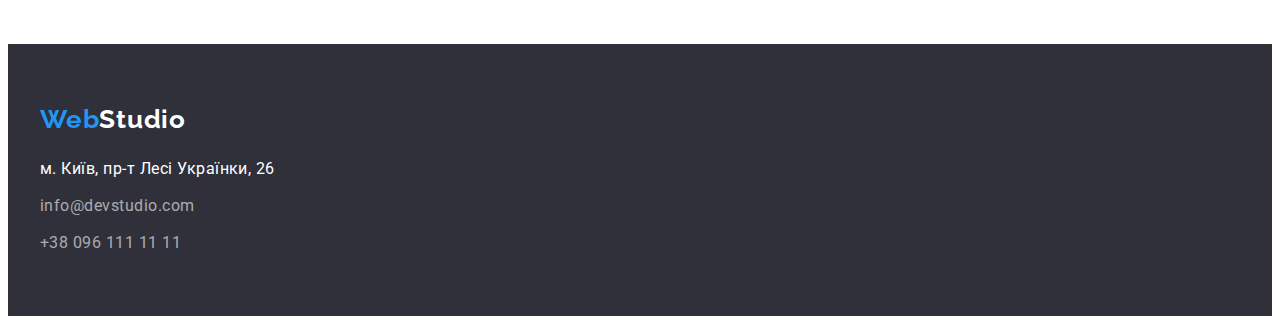
==== commit d014a983: "finished with portfolio page(flexbox, paddings, margins)" ====
--- a/portfolio.html
+++ b/portfolio.html
@@ -55,7 +55,7 @@
     </header>
     <!-- Основна частина сайту -->
     <main>
-      <section class="gallery">
+      <section class="gallery section">
         <div class="container">
           <h1 class="visually-hidden">Галерея</h1>
           <ul class="gallery-filter-list list">
@@ -80,64 +80,82 @@
             <li class="gallery-item">
               <a class="link" href="">
                 <img src="./images/gallery/technokryak.jpg" alt="" />
-                <h2 class="gallery-subtittle">Технокряк</h2>
-                <p class="gallery-text">Веб-сайт</p>
+                <div class="gallery-card">
+                  <h2 class="gallery-subtittle">Технокряк</h2>
+                  <p class="gallery-text">Веб-сайт</p>
+                </div>
               </a>
             </li>
             <li class="gallery-item">
               <a class="link" href="">
                 <img src="./images/gallery/poster.jpg" alt="" />
-                <h2 class="gallery-subtittle">Постер New Orlean vs Golden Star</h2>
-                <p class="gallery-text">Дизайн</p>
+                <div class="gallery-card">
+                  <h2 class="gallery-subtittle">Постер New Orlean vs Golden Star</h2>
+                  <p class="gallery-text">Дизайн</p>
+                </div>
               </a>
             </li>
             <li class="gallery-item">
               <a class="link" href="">
                 <img src="./images/gallery/seafood.jpg" alt="" />
-                <h2 class="gallery-subtittle">Ресторан Seafood</h2>
-                <p class="gallery-text">Додаток</p>
+                <div class="gallery-card">
+                  <h2 class="gallery-subtittle">Ресторан Seafood</h2>
+                  <p class="gallery-text">Додаток</p>
+                </div>
               </a>
             </li>
             <li class="gallery-item">
               <a class="link" href="">
                 <img src="./images/gallery/prime.jpg" alt="" />
-                <h2 class="gallery-subtittle">Проєкт Prime</h2>
-                <p class="gallery-text">Маркетинг</p>
+                <div class="gallery-card">
+                  <h2 class="gallery-subtittle">Проєкт Prime</h2>
+                  <p class="gallery-text">Маркетинг</p>
+                </div>
               </a>
             </li>
             <li class="gallery-item">
               <a class="link" href="">
                 <img src="./images/gallery/boxes.jpg" alt="" />
-                <h2 class="gallery-subtittle">Проєкт Boxes</h2>
-                <p class="gallery-text">Додаток</p>
+                <div class="gallery-card">
+                  <h2 class="gallery-subtittle">Проєкт Boxes</h2>
+                  <p class="gallery-text">Додаток</p>
+                </div>
               </a>
             </li>
             <li class="gallery-item">
               <a class="link" href="">
                 <img src="./images/gallery/noborders.jpg" alt="" />
-                <h2 class="gallery-subtittle">Inspiration has no Borders</h2>
-                <p class="gallery-text">Веб-сайт</p>
+                <div class="gallery-card">
+                  <h2 class="gallery-subtittle">Inspiration has no Borders</h2>
+                  <p class="gallery-text">Веб-сайт</p>
+                </div>
               </a>
             </li>
             <li class="gallery-item">
               <a class="link" href="">
                 <img src="./images/gallery/limited.jpg" alt="" />
-                <h2 class="gallery-subtittle">Видання Limited Edition</h2>
-                <p class="gallery-text">Дизайн</p>
+                <div class="gallery-card">
+                  <h2 class="gallery-subtittle">Видання Limited Edition</h2>
+                  <p class="gallery-text">Дизайн</p>
+                </div>
               </a>
             </li>
             <li class="gallery-item">
               <a class="link" href="">
                 <img src="./images/gallery/lab.jpg" alt="" />
-                <h2 class="gallery-subtittle">Проєкт LAB</h2>
-                <p class="gallery-text">Маркетинг</p>
+                <div class="gallery-card">
+                  <h2 class="gallery-subtittle">Проєкт LAB</h2>
+                  <p class="gallery-text">Маркетинг</p>
+                </div>
               </a>
             </li>
             <li class="gallery-item">
               <a class="link" href="">
                 <img src="./images/gallery/business.jpg" alt="" />
-                <h2 class="gallery-subtittle">Growing Business</h2>
-                <p class="gallery-text">Додаток</p>
+                <div class="gallery-card">
+                  <h2 class="gallery-subtittle">Growing Business</h2>
+                  <p class="gallery-text">Додаток</p>
+                </div>
               </a>
             </li>
           </ul>
--- a/css/styles.css
+++ b/css/styles.css
@@ -9,6 +9,13 @@
   --main-font: Roboto, sans-serif;
   --sec-font: Raleway, sans-serif;
 }
+
+body {
+  color: var(--main-color);
+  font-family: var(--main-font);
+  font-size: 14 px;
+}
+
 /* Resets */
 p,
 h1,
@@ -26,6 +33,7 @@
 }
 button {
   cursor: pointer;
+  border: 0px;
 }
 address {
   font-style: normal;
@@ -41,16 +49,14 @@
   padding-left: 15px;
   padding-right: 15px;
   margin: 0 auto;
-  outline: red solid 1px;
-}
-
-body {
-  color: var(--main-color);
-  font-family: var(--main-font);
-  font-size: 14 px;
+  /* outline: red solid 1px; */
 }
 
 /* System classes  */
+.section {
+  padding-top: 94px;
+  padding-bottom: 94px;
+}
 .link {
   text-decoration: none;
 }
@@ -77,6 +83,9 @@
   margin: -1px;
 }
 /* Header */
+.header {
+  border-bottom: 1px solid #ececec;
+}
 .head-logo {
   margin-right: 93px;
   padding: 25px 0;
@@ -109,6 +118,7 @@
 
 .header-nav-link {
   color: var(--second-color);
+  padding: 32px 0;
 
   font-weight: 500;
   font-size: 14px;
@@ -116,10 +126,9 @@
   letter-spacing: 0.02em;
 }
 .header-nav-item {
-  padding: 32px 0;
   margin-right: 50px;
 }
-.header-nav-ite:last-child {
+.header-nav-item:last-child {
   margin-right: 0;
 }
 .header-contacts-list {
@@ -190,10 +199,6 @@
 }
 
 /* Features section */
-.features {
-  padding-top: 94px;
-  padding-bottom: 94px;
-}
 .features-list {
   display: flex;
   align-items: center;
@@ -221,7 +226,7 @@
 
 /* Occupation section */
 .occupation {
-  padding-bottom: 95px;
+  padding-top: 0;
 }
 .occupation-tittle {
   color: var(--second-color);
@@ -247,8 +252,6 @@
 /* Team section */
 .team {
   background-color: #f5f4fa;
-  padding-top: 95px;
-  padding-bottom: 95px;
 }
 .team-tittle {
   color: var(--second-color);
@@ -296,10 +299,23 @@
 /* Portfolio page */
 
 /* Filter-buttons */
-
+.gallery-filter-list {
+  display: flex;
+  padding-bottom: 50px;
+  align-items: center;
+  justify-content: center;
+}
+.gallery-filter-item {
+  margin-right: 8px;
+}
+.gallery-filter-item:last-child {
+  margin-right: 0;
+}
 .gallery-filter-button {
   background-color: #f5f4fa;
   color: var(--second-color);
+  border-radius: 4px;
+  padding: 6px 22px;
 
   font-family: inherit;
   font-weight: 500;
@@ -313,12 +329,31 @@
   background-color: var(--accent-color);
   color: var(--white);
 }
-
+.gallery-list {
+  display: flex;
+  flex-wrap: wrap;
+}
+.gallery-item {
+  width: 370px;
+  margin-right: 30px;
+  margin-bottom: 30px;
+}
+.gallery-item:nth-child(3n) {
+  margin-right: 0;
+}
+.gallery-item:nth-last-child(-n + 3) {
+  margin-bottom: 0;
+}
+.gallery-card {
+  padding: 20px 24px;
+  border: 1px solid #eeeeee;
+}
 .gallery-subtittle {
   color: var(--second-color);
   font-size: 18px;
   line-height: 2;
   letter-spacing: 0.06em;
+  margin-bottom: 4px;
 }
 
 .gallery-text {
